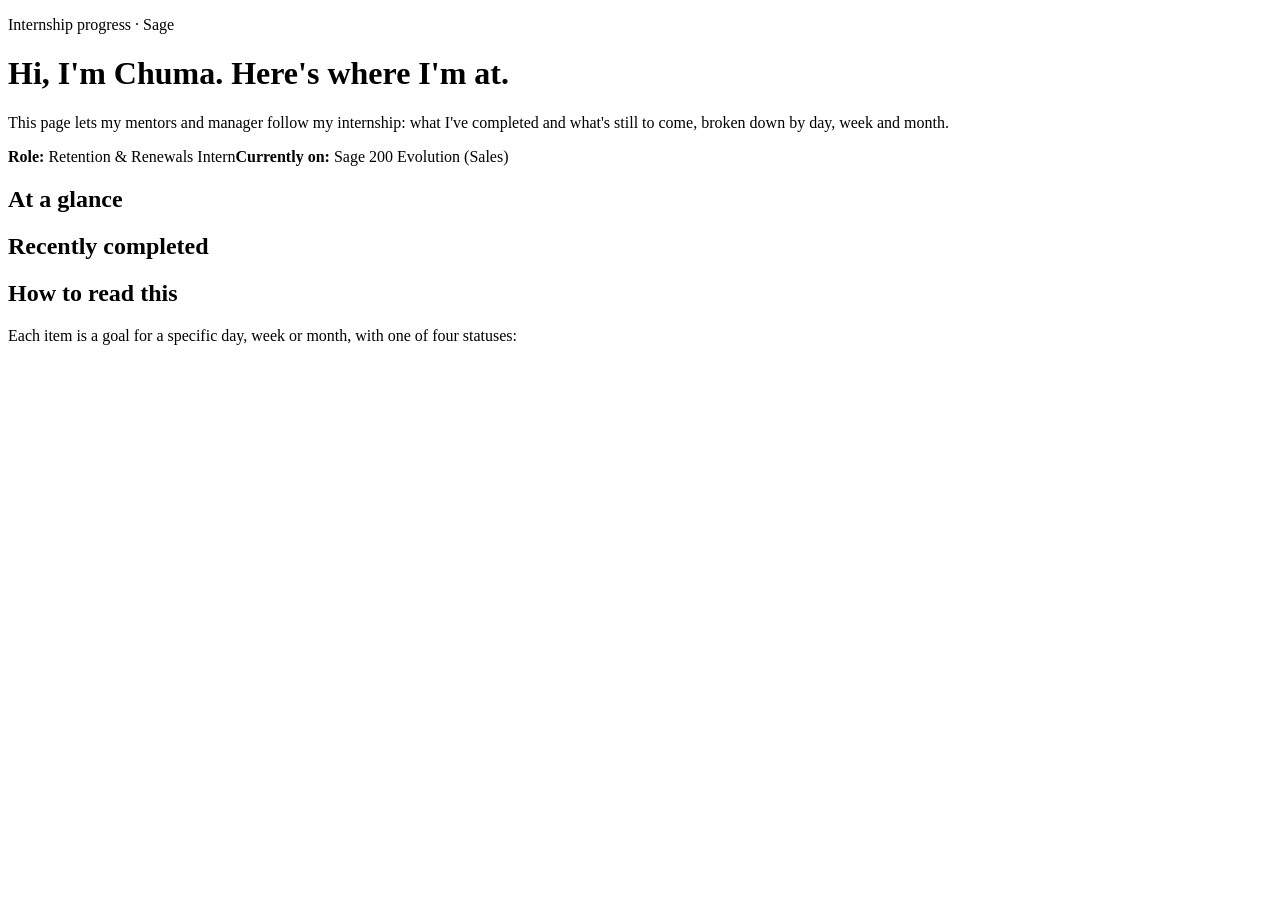
==== index.html @ 2517de51 "Add files via upload" ====
<!doctype html>
<html lang="en">
<head>
<meta charset="utf-8">
<meta name="viewport" content="width=device-width, initial-scale=1">
<title>Chuma Gebashe · Progress Updates</title>
<meta name="description" content="Daily, weekly and monthly progress updates from Chuma Gebashe, Retention &amp; Renewals Intern at Sage.">
<meta property="og:title" content="Chuma Gebashe · Progress Updates">
<meta property="og:description" content="Daily, weekly and monthly progress updates from Chuma Gebashe, Retention &amp; Renewals Intern at Sage.">
<meta property="og:type" content="website">
<meta property="og:image" content="https://www.chuma.live/chuma.jpg">
<meta name="twitter:card" content="summary_large_image">
<link rel="icon" href="chuma.jpg">
<link rel="stylesheet" href="assets/style.css">
<script src="data/progress.js"></script>
<script src="assets/app.js"></script>
</head>
<body data-page="overview">
<header id="site-header"></header>
<main><div class="wrap">
<div class="hero">
  <p class="eyebrow">Internship progress · Sage</p>
  <h1>Hi, I'm Chuma. <span class="accent">Here's where I'm at.</span></h1>
  <p class="lede">This page lets my mentors and manager follow my internship: what I've completed and what's still to come, broken down by day, week and month.</p>
  <div class="role"><span class="chip"><b>Role:</b> Retention &amp; Renewals Intern</span><span class="chip"><b>Currently on:</b> Sage 200 Evolution (Sales)</span></div>
  <div class="status-line" id="status-line"></div>
</div>
<section><h2>At a glance</h2><div class="cards" id="cards"></div></section>
<section><h2>Recently completed</h2><div class="panel" id="recent"></div></section>
<section><h2>How to read this</h2><div class="panel"><p class="muted" style="margin-bottom:14px">Each item is a goal for a specific day, week or month, with one of four statuses:</p><ul class="legend" id="legend"></ul></div></section>
</div></main>
<footer id="site-footer"></footer>
</body>
</html>
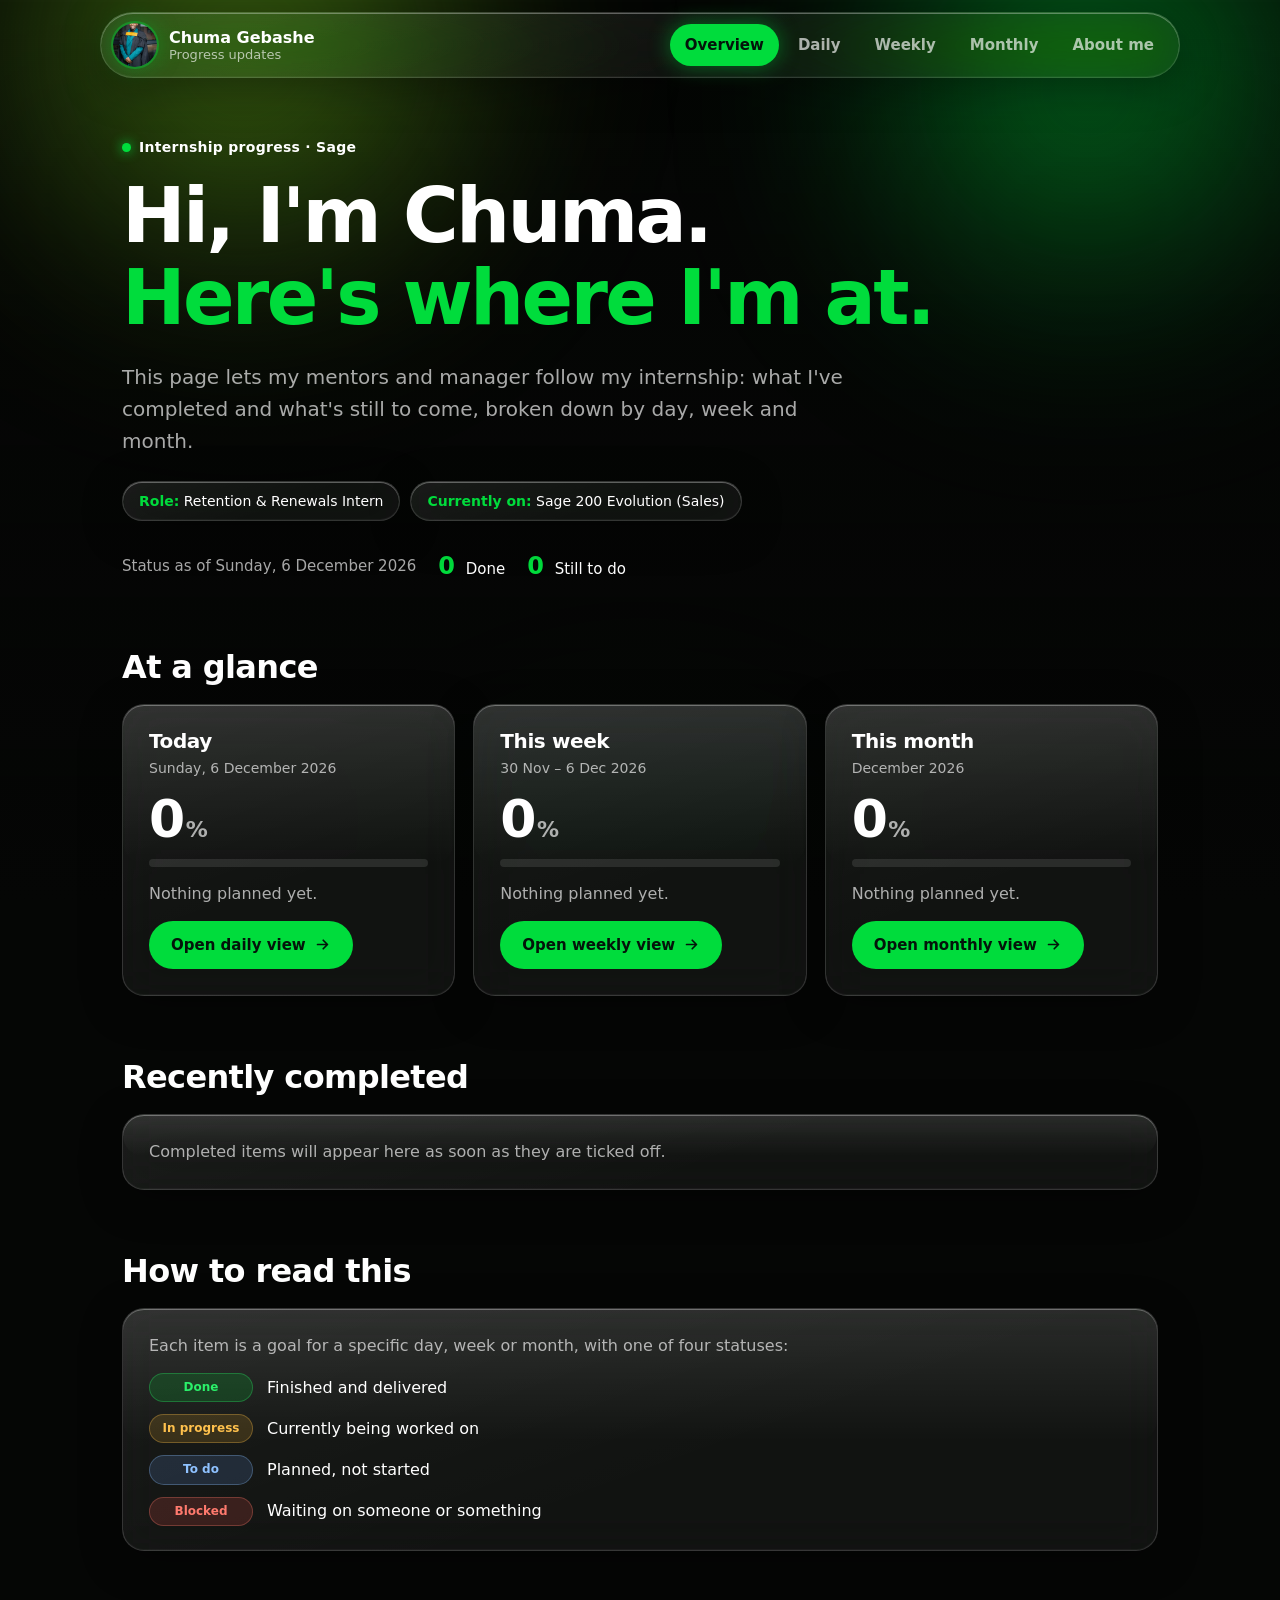
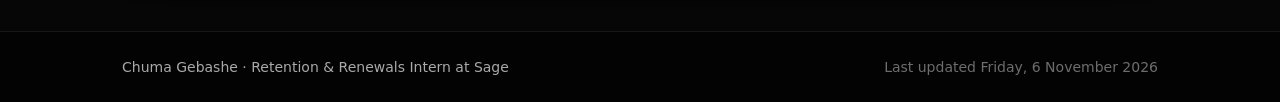
==== commit 2f752e8e: "Add files via upload" ====
--- a/index.html
+++ b/index.html
@@ -11,9 +11,9 @@
 <meta property="og:image" content="https://www.chuma.live/chuma.jpg">
 <meta name="twitter:card" content="summary_large_image">
 <link rel="icon" href="chuma.jpg">
-<link rel="stylesheet" href="assets/style.css">
-<script src="data/progress.js"></script>
-<script src="assets/app.js"></script>
+<link rel="stylesheet" href="style.css">
+<script src="progress.js"></script>
+<script src="app.js"></script>
 </head>
 <body data-page="overview">
 <header id="site-header"></header>
--- a/style.css
+++ b/style.css
@@ -0,0 +1,189 @@
+/* ============ Chuma · Progress — dark green glass theme ============ */
+:root{
+  --bg:#050605;
+  --ink:#ffffff; --muted:rgba(255,255,255,.66); --faint:rgba(255,255,255,.42);
+  --green:#00dc3c; --green-2:#13f05a; --green-ink:#03140a; --lime:#7ad21e;
+  --glass:rgba(255,255,255,.055); --glass-2:rgba(255,255,255,.09);
+  --edge:rgba(255,255,255,.14); --edge-top:rgba(255,255,255,.32);
+  --done:#2bf06a;  --done-bg:rgba(0,220,60,.16);
+  --prog:#ffc14d;  --prog-bg:rgba(255,184,40,.15);
+  --todo:#8fc2ff;  --todo-bg:rgba(110,170,255,.15);
+  --block:#ff7a6e; --block-bg:rgba(255,90,75,.16);
+  --radius:22px;
+  --font:"Inter",system-ui,-apple-system,"SF Pro Display","Segoe UI",Roboto,Helvetica,Arial,sans-serif;
+  --ease:cubic-bezier(.2,.8,.2,1);
+}
+*{box-sizing:border-box}
+html{-webkit-text-size-adjust:100%;background:var(--bg)}
+body{margin:0;background:var(--bg);color:var(--ink);font:16px/1.6 var(--font);min-height:100vh;display:flex;flex-direction:column;position:relative;overflow-x:hidden}
+a{color:var(--green)}
+h1,h2,h3{line-height:1.08;margin:0;letter-spacing:-.02em}
+p{margin:0}
+b,strong{font-weight:700}
+.wrap{width:100%;max-width:1080px;margin:0 auto;padding:0 22px}
+.muted{color:var(--muted)}
+main{flex:1;padding:56px 0 80px;position:relative;z-index:1}
+
+/* ---------- glowing background ---------- */
+.bg{position:fixed;inset:0;z-index:0;pointer-events:none;overflow:hidden}
+.bg span{position:absolute;border-radius:50%;filter:blur(90px);opacity:.55;will-change:transform}
+.bg .g1{width:62vw;height:44vw;left:-12vw;top:-18vw;background:radial-gradient(circle,var(--lime),transparent 65%);animation:drift1 22s ease-in-out infinite alternate}
+.bg .g2{width:58vw;height:42vw;right:-14vw;top:-14vw;background:radial-gradient(circle,var(--green),transparent 65%);animation:drift2 26s ease-in-out infinite alternate}
+.bg .g3{width:50vw;height:50vw;left:25vw;bottom:-32vw;background:radial-gradient(circle,#00a83a,transparent 65%);opacity:.32;animation:drift1 30s ease-in-out infinite alternate-reverse}
+.bg::after{content:"";position:absolute;inset:0;background:linear-gradient(180deg,transparent 0,rgba(5,6,5,.35) 45%,var(--bg) 100%)}
+@keyframes drift1{to{transform:translate(6vw,4vw) scale(1.08)}}
+@keyframes drift2{to{transform:translate(-5vw,6vw) scale(1.12)}}
+
+/* ---------- glass surface ---------- */
+.glass,.card,.panel,.fact,.focus li,.item,.empty,.tabs,.chip,.icon-btn,.today-btn,#site-header{
+  background:linear-gradient(160deg,var(--glass-2),var(--glass) 60%);
+  -webkit-backdrop-filter:blur(22px) saturate(170%);backdrop-filter:blur(22px) saturate(170%);
+  border:1px solid var(--edge);
+  box-shadow:inset 0 1px 0 var(--edge-top),inset 0 -1px 0 rgba(255,255,255,.04),0 10px 40px rgba(0,0,0,.35);
+}
+/* glossy sheen across the top of larger panels */
+.card,.panel,.empty,.focus li,.fact{position:relative;overflow:hidden}
+.card::before,.panel::before,.empty::before,.focus li::before,.fact::after{
+  content:"";position:absolute;left:0;right:0;top:0;height:55%;pointer-events:none;
+  background:linear-gradient(180deg,rgba(255,255,255,.10),rgba(255,255,255,0));
+  border-radius:inherit;
+}
+
+/* ---------- header ---------- */
+#site-header{position:sticky;top:12px;z-index:20;margin:12px auto 0;width:calc(100% - 24px);max-width:1080px;border-radius:999px}
+.header-inner{display:flex;align-items:center;justify-content:space-between;gap:14px;min-height:64px;flex-wrap:wrap;padding:8px 10px 8px 12px}
+.brand{display:flex;align-items:center;gap:12px;text-decoration:none;color:inherit}
+.avatar{position:relative;width:44px;height:44px;border-radius:50%;overflow:hidden;background:var(--green);color:var(--green-ink);display:grid;place-items:center;font-weight:800;font-size:15px;flex:none;box-shadow:0 0 0 2px rgba(0,220,60,.35),0 0 24px rgba(0,220,60,.35)}
+.avatar img{position:absolute;inset:0;width:100%;height:100%;object-fit:cover}
+.brand-text{display:flex;flex-direction:column;line-height:1.2}
+.brand-text small{color:var(--muted);font-size:13px}
+.nav{display:flex;gap:4px;flex-wrap:wrap}
+.nav a{white-space:nowrap;text-decoration:none;color:var(--muted);padding:9px 15px;border-radius:999px;font-size:15px;font-weight:600;transition:color .2s,background .2s}
+.nav a:hover{color:#fff;background:rgba(255,255,255,.08)}
+.nav a.active{color:var(--green-ink);background:var(--green);box-shadow:0 0 22px rgba(0,220,60,.45)}
+
+/* ---------- hero ---------- */
+.eyebrow{display:inline-flex;align-items:center;gap:8px;font-size:14px;font-weight:700;letter-spacing:.02em;color:#fff;margin-bottom:16px}
+.eyebrow::before{content:"";width:9px;height:9px;border-radius:50%;background:var(--green);box-shadow:0 0 12px var(--green)}
+.hero h1{font-size:clamp(38px,7vw,76px);font-weight:850;max-width:16ch;letter-spacing:-.035em}
+.hero h1 .accent,.accent{color:var(--green)}
+.hero .lede{font-size:clamp(17px,2vw,20px);color:var(--muted);margin-top:22px;max-width:58ch}
+.role{display:flex;gap:10px;flex-wrap:wrap;margin-top:24px}
+.chip{border-radius:999px;padding:8px 16px;font-size:14px}
+.chip b{color:var(--green)}
+.status-line{display:flex;gap:22px;flex-wrap:wrap;align-items:center;margin-top:26px;font-size:15px}
+.stat b{font-size:24px;margin-right:6px;color:var(--green)}
+
+section{margin-top:64px}
+section > h2{font-size:clamp(24px,3vw,32px);font-weight:800;margin-bottom:20px}
+
+/* ---------- cards ---------- */
+.cards{display:grid;grid-template-columns:repeat(auto-fit,minmax(270px,1fr));gap:18px}
+.card{border-radius:var(--radius);padding:26px;display:flex;flex-direction:column;gap:14px;transition:transform .35s var(--ease),border-color .35s}
+.card:hover{transform:translateY(-4px);border-color:rgba(0,220,60,.45)}
+.card h3{font-size:20px;font-weight:800}
+.card header p{font-size:14px;margin-top:4px}
+.big{font-size:52px;font-weight:850;line-height:1;letter-spacing:-.03em}
+.big small{font-size:22px;color:var(--muted);margin-left:2px}
+.bar{height:8px;background:rgba(255,255,255,.1);border-radius:999px;overflow:hidden}
+.bar span{display:block;height:100%;background:linear-gradient(90deg,var(--lime),var(--green));border-radius:inherit;box-shadow:0 0 14px rgba(0,220,60,.6);transition:width 1.1s var(--ease) .3s}
+
+/* buttons */
+.btn{margin-top:auto;display:inline-flex;align-items:center;gap:8px;align-self:flex-start;text-decoration:none;background:var(--green);color:var(--green-ink);padding:12px 22px;border-radius:999px;font-weight:750;font-size:15px;transition:transform .2s,box-shadow .2s}
+.btn:hover{transform:translateY(-1px);box-shadow:0 0 28px rgba(0,220,60,.55)}
+.btn.ghost{background:transparent;color:#fff;border:2px solid #fff}
+.btn svg,.icon-btn svg{width:17px;height:17px;fill:none;stroke:currentColor;stroke-width:2.4;stroke-linecap:round;stroke-linejoin:round}
+
+.panel{border-radius:var(--radius);padding:24px 26px}
+.empty-inline{color:var(--muted)}
+.recent{list-style:none;margin:0;padding:0;position:relative}
+.recent li{display:grid;grid-template-columns:auto 1fr auto;gap:14px;align-items:center;padding:12px 0;border-top:1px solid rgba(255,255,255,.08)}
+.recent li:first-child{border-top:0}
+
+/* ---------- pills & legend ---------- */
+.pill{display:inline-block;font-size:12px;font-weight:750;padding:4px 11px;border-radius:999px;white-space:nowrap;border:1px solid transparent}
+.s-done.pill{background:var(--done-bg);color:var(--done);border-color:rgba(43,240,106,.3)}
+.s-in-progress.pill{background:var(--prog-bg);color:var(--prog);border-color:rgba(255,193,77,.3)}
+.s-todo.pill{background:var(--todo-bg);color:var(--todo);border-color:rgba(143,194,255,.3)}
+.s-blocked.pill{background:var(--block-bg);color:var(--block);border-color:rgba(255,122,110,.3)}
+.legend{list-style:none;margin:0;padding:0;display:grid;gap:12px;position:relative}
+.legend li{display:flex;gap:14px;align-items:center}
+.legend .pill{min-width:104px;text-align:center}
+
+/* ---------- period pages ---------- */
+.tabs{display:inline-flex;border-radius:999px;padding:5px;margin-bottom:34px}
+.tabs a{text-decoration:none;color:var(--muted);padding:8px 18px;border-radius:999px;font-weight:650;font-size:14px}
+.tabs a.active{background:var(--green);color:var(--green-ink);box-shadow:0 0 18px rgba(0,220,60,.45)}
+.period-head{display:flex;justify-content:space-between;align-items:flex-end;gap:20px;flex-wrap:wrap}
+.period-head h1{font-size:clamp(32px,5.5vw,56px);font-weight:850;letter-spacing:-.03em}
+.period-head .lede{color:var(--muted);margin-top:12px}
+.pager{display:flex;align-items:center;gap:8px}
+.icon-btn{width:44px;height:44px;display:grid;place-items:center;border-radius:50%;color:#fff;transition:color .2s,border-color .2s}
+.icon-btn:hover{border-color:var(--green);color:var(--green)}
+.today-btn{text-decoration:none;padding:11px 18px;border-radius:999px;color:#fff;font-weight:700;font-size:14px}
+.today-btn.is-now{background:var(--green);color:var(--green-ink);border-color:transparent}
+.summary{margin-top:30px}
+.summary-top{display:flex;justify-content:space-between;gap:16px;flex-wrap:wrap;margin-bottom:16px;position:relative}
+.summary-head{font-size:22px;font-weight:800}
+.counts{list-style:none;margin:0;padding:0;display:flex;gap:16px;flex-wrap:wrap;font-size:14px;color:var(--muted);align-items:center}
+.counts b{color:#fff;margin-left:3px}
+.dot{display:inline-block;width:9px;height:9px;border-radius:50%;margin-right:7px}
+.dot.s-done{background:var(--done);box-shadow:0 0 8px var(--done)}.dot.s-in-progress{background:var(--prog)}.dot.s-todo{background:var(--todo)}.dot.s-blocked{background:var(--block)}
+.items{list-style:none;margin:18px 0 0;padding:0;display:grid;gap:12px}
+.item{display:flex;gap:16px;align-items:flex-start;border-radius:16px;padding:16px 18px;border-left:4px solid rgba(255,255,255,.2)}
+.item.s-done{border-left-color:var(--done)}.item.s-in-progress{border-left-color:var(--prog)}.item.s-todo{border-left-color:var(--todo)}.item.s-blocked{border-left-color:var(--block)}
+.item .pill{margin-top:2px;min-width:92px;text-align:center}
+.item-title{font-weight:650}
+.item.s-done .item-title{color:var(--muted);text-decoration:line-through;text-decoration-color:rgba(43,240,106,.6)}
+.item-note{color:var(--muted);font-size:14px;margin-top:3px}
+.empty{text-align:center;padding:56px 22px;margin-top:18px;border-radius:var(--radius)}
+.empty h2{font-size:22px;margin-bottom:8px;position:relative}
+.empty p{position:relative}
+
+/* ---------- about ---------- */
+.facts{display:grid;grid-template-columns:repeat(auto-fit,minmax(220px,1fr));gap:14px;margin-top:30px}
+.fact{border-radius:18px;padding:16px 18px}
+.fact span{display:block;font-size:13px;color:var(--muted)}
+.fact b{font-weight:750}
+.focus{list-style:none;counter-reset:f;margin:0;padding:0;display:grid;gap:14px}
+.focus li{counter-increment:f;border-radius:18px;padding:20px 22px 20px 74px}
+.focus li::after{content:counter(f);position:absolute;left:22px;top:20px;width:34px;height:34px;border-radius:50%;background:var(--green);color:var(--green-ink);font-weight:800;display:grid;place-items:center;font-size:15px;box-shadow:0 0 18px rgba(0,220,60,.5)}
+.focus h3{font-size:18px;margin-bottom:6px;font-weight:750}
+.views{display:grid;gap:10px;margin:0;padding-left:20px;position:relative}
+.views li::marker{color:var(--green)}
+.tip{margin-top:16px;font-size:14px;color:var(--muted);position:relative}
+.cta-row{display:flex;gap:12px;flex-wrap:wrap;margin-top:26px}
+
+/* ---------- footer ---------- */
+#site-footer{position:relative;z-index:1;border-top:1px solid rgba(255,255,255,.08);font-size:14px;color:var(--muted);background:rgba(0,0,0,.4)}
+.footer-inner{display:flex;justify-content:space-between;gap:12px;flex-wrap:wrap;padding-top:24px;padding-bottom:24px}
+#site-footer .muted{color:var(--faint)}
+
+/* ---------- scroll "drop-in" animation ---------- */
+.js .reveal{opacity:0;transform:translateY(-28px);filter:blur(6px);transition:opacity .8s var(--ease),transform .8s var(--ease),filter .8s var(--ease);transition-delay:var(--d,0ms)}
+.js .reveal.in{opacity:1;transform:none;filter:none}
+.word{display:inline-block;white-space:pre}
+.js .split .word{opacity:0;transform:translateY(-0.6em) rotateX(40deg);transform-origin:50% 0;transition:opacity .7s var(--ease),transform .7s var(--ease);transition-delay:calc(var(--w) * 70ms + var(--d,0ms))}
+.js .split.in .word{opacity:1;transform:none}
+.js .bar span{width:0 !important}
+.js .in .bar span,.js .bar.in span{width:var(--pct) !important}
+
+@media (prefers-reduced-motion:reduce){
+  .js .reveal,.js .split .word{opacity:1 !important;transform:none !important;filter:none !important;transition:none !important}
+  .js .bar span{width:var(--pct) !important;transition:none}
+  .bg span{animation:none}
+}
+
+@media (max-width:700px){
+  main{padding-top:36px}
+  #site-header{border-radius:26px}
+  .header-inner{padding:10px 12px}
+  .nav{width:100%;overflow-x:auto;flex-wrap:nowrap;scrollbar-width:none}
+  .nav::-webkit-scrollbar{display:none}
+  .nav{gap:2px;justify-content:space-between}
+  .nav a{padding:7px 8px;font-size:13px}
+  .header-inner{padding:10px 8px}
+  .recent li{grid-template-columns:auto 1fr}
+  .recent li .muted{grid-column:2}
+  .focus li{padding-left:66px}
+}
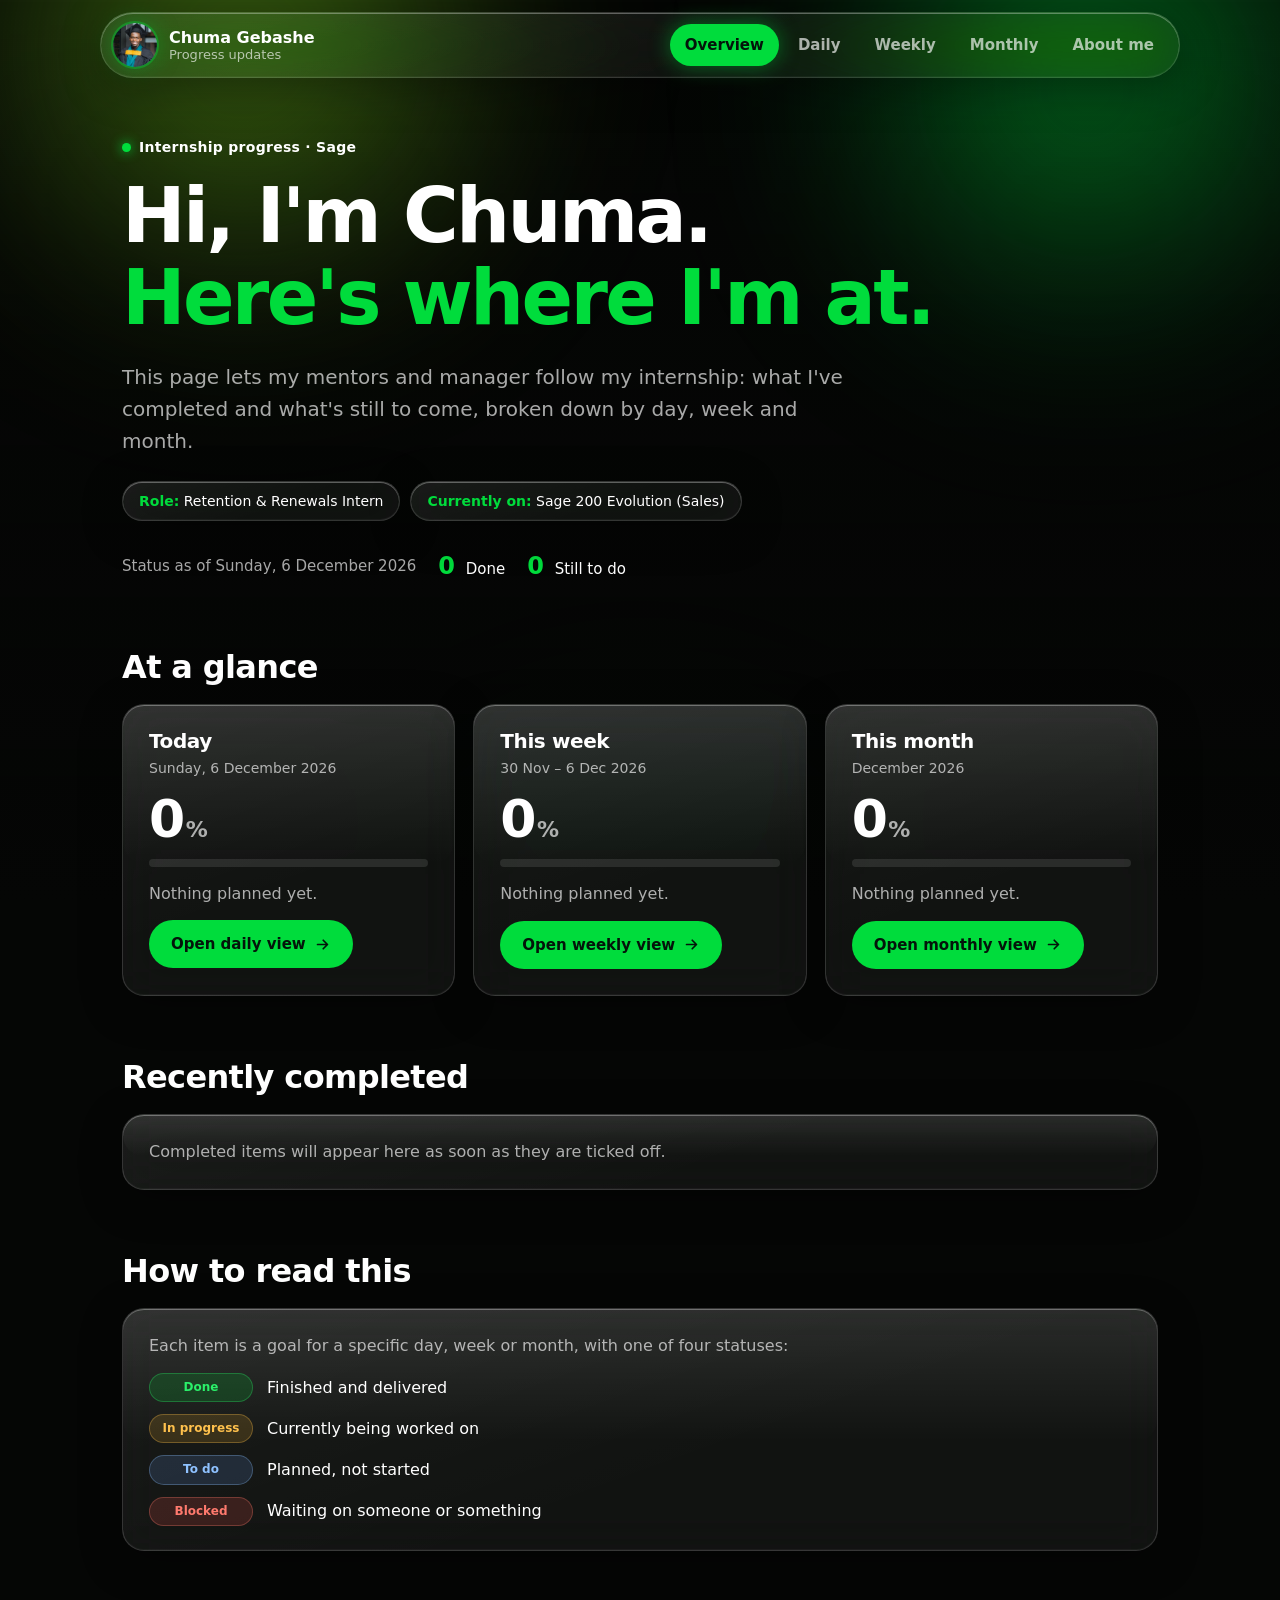
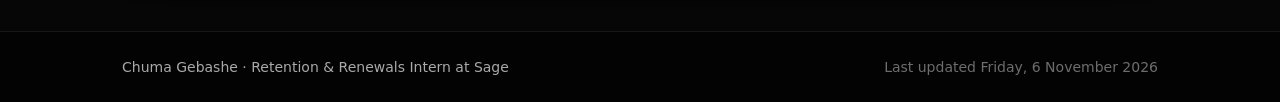
==== commit 7c4f24b9: "Add files via upload" ====
--- a/index.html
+++ b/index.html
@@ -2,7 +2,7 @@
 <html lang="en">
 <head>
 <meta charset="utf-8">
-<meta name="viewport" content="width=device-width, initial-scale=1">
+<meta name="viewport" content="width=device-width, initial-scale=1, viewport-fit=cover">
 <title>Chuma Gebashe · Progress Updates</title>
 <meta name="description" content="Daily, weekly and monthly progress updates from Chuma Gebashe, Retention &amp; Renewals Intern at Sage.">
 <meta property="og:title" content="Chuma Gebashe · Progress Updates">
@@ -10,7 +10,14 @@
 <meta property="og:type" content="website">
 <meta property="og:image" content="https://www.chuma.live/chuma.jpg">
 <meta name="twitter:card" content="summary_large_image">
-<link rel="icon" href="chuma.jpg">
+<link rel="icon" href="/favicon.png">
+<meta name="theme-color" content="#050605">
+<link rel="manifest" href="/manifest.webmanifest">
+<link rel="apple-touch-icon" href="/apple-touch-icon.png">
+<meta name="apple-mobile-web-app-capable" content="yes">
+<meta name="mobile-web-app-capable" content="yes">
+<meta name="apple-mobile-web-app-status-bar-style" content="black-translucent">
+<meta name="apple-mobile-web-app-title" content="Chuma">
 <link rel="stylesheet" href="style.css">
 <script src="progress.js"></script>
 <script src="app.js"></script>
--- a/style.css
+++ b/style.css
@@ -187,3 +187,15 @@
   .recent li .muted{grid-column:2}
   .focus li{padding-left:66px}
 }
+
+/* ---------- app mode ---------- */
+.install-btn{order:3;display:inline-flex;align-items:center;gap:6px;white-space:nowrap;cursor:pointer;font:inherit;font-size:14px;font-weight:700;color:var(--green);background:transparent;border:1.5px solid var(--green);border-radius:999px;padding:7px 14px;margin-left:6px}
+.install-btn[hidden]{display:none}
+.install-btn svg{width:15px;height:15px;fill:none;stroke:currentColor;stroke-width:2.4;stroke-linecap:round;stroke-linejoin:round}
+.install-btn:hover{background:rgba(0,220,60,.12)}
+.toast{position:fixed;left:16px;right:16px;margin:0 auto;width:fit-content;bottom:calc(24px + env(safe-area-inset-bottom));transform:translateY(20px);opacity:0;z-index:50;max-width:calc(100% - 32px);padding:14px 18px;border-radius:16px;font-size:15px;background:rgba(20,24,20,.85);-webkit-backdrop-filter:blur(20px);backdrop-filter:blur(20px);border:1px solid var(--edge);box-shadow:0 10px 40px rgba(0,0,0,.5);transition:all .35s var(--ease)}
+.toast.show{opacity:1;transform:none}
+#site-header{top:calc(12px + env(safe-area-inset-top))}
+.is-app body{padding-top:env(safe-area-inset-top);padding-bottom:env(safe-area-inset-bottom);-webkit-user-select:none;user-select:none;-webkit-tap-highlight-color:transparent}
+.is-app #site-footer{padding-bottom:env(safe-area-inset-bottom)}
+@media (max-width:700px){ .brand{flex:1} .install-btn{order:2;padding:6px 11px;font-size:13px;margin-left:0} .nav{order:4} }
